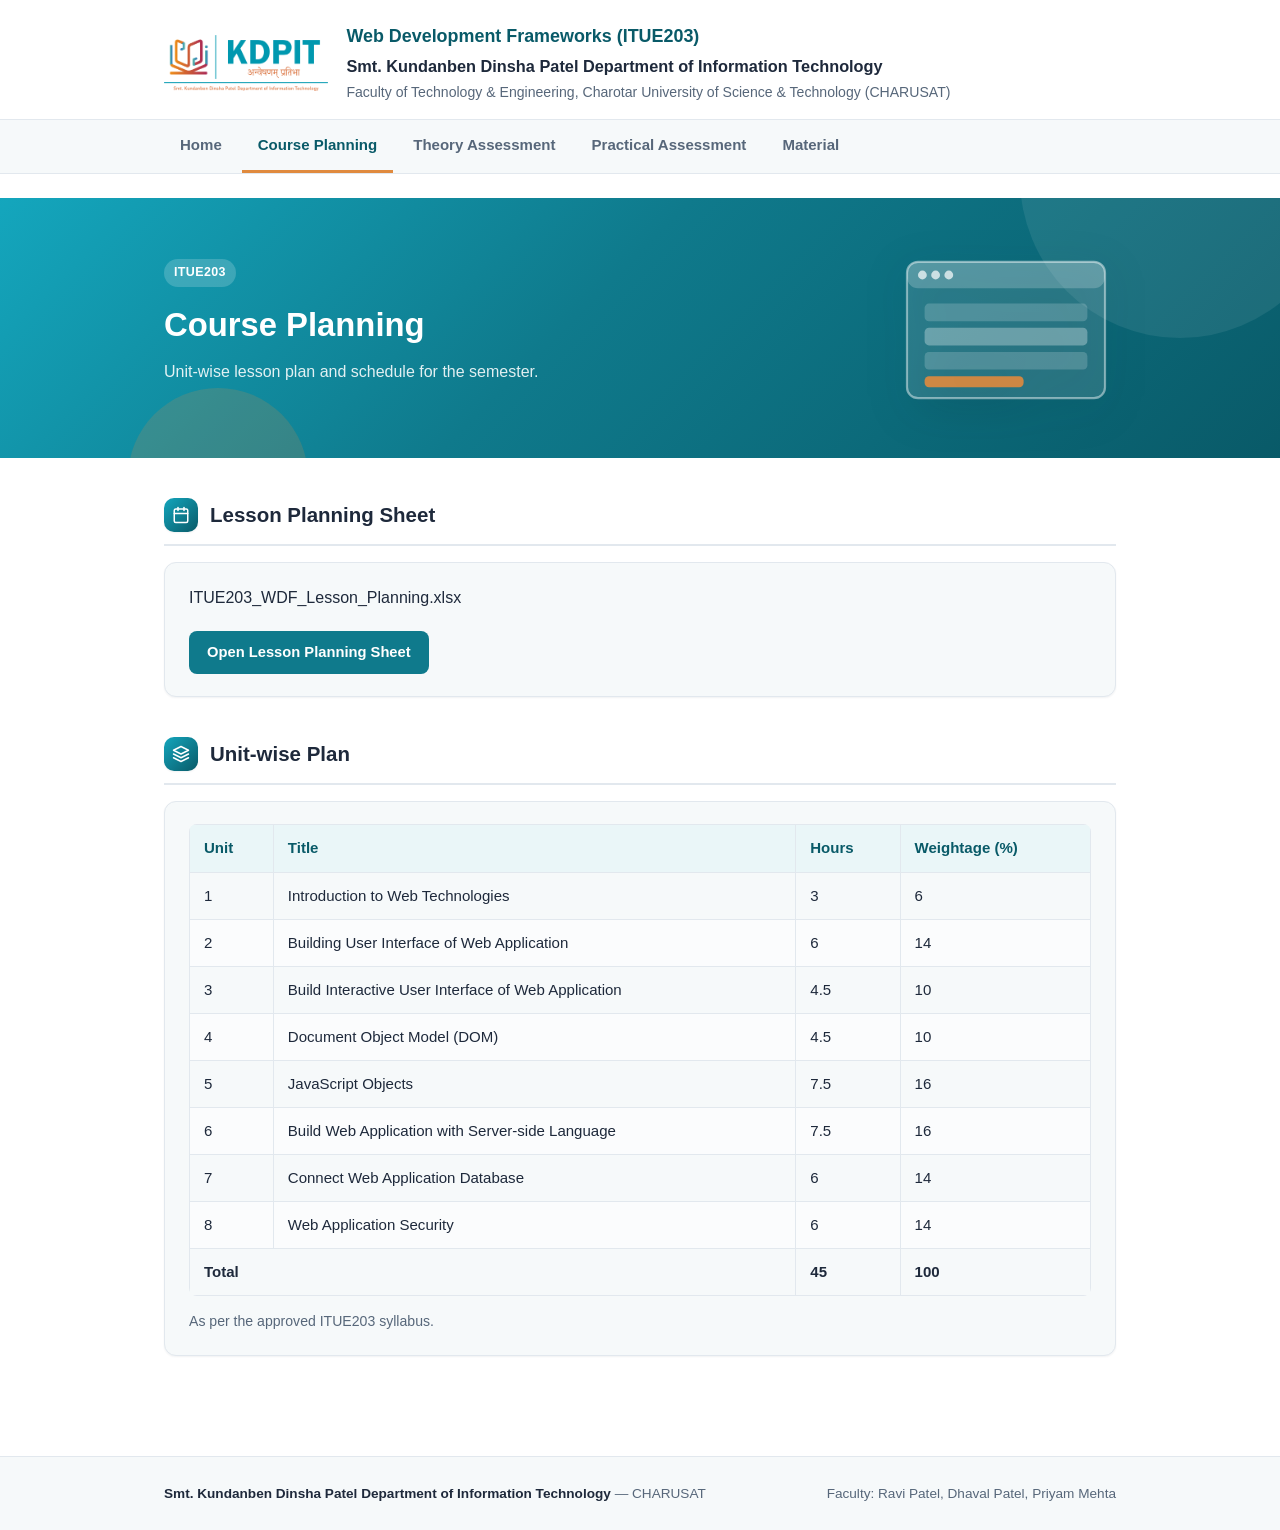
==== course-planning.html @ 57ac67e2 "Initial commit: WDF (ITUE203) course website Static HTML/CSS site with home, course planning, theory" ====
<!DOCTYPE html>
<html lang="en">
<head>
<meta charset="UTF-8">
<meta name="viewport" content="width=device-width, initial-scale=1.0">
<title>Course Planning — WDF (ITUE203) | KDPIT, CHARUSAT</title>
<meta name="description" content="Unit-wise lesson planning for Web Development Frameworks (ITUE203).">
<link rel="icon" href="assets/logo.png">
<link rel="stylesheet" href="css/style.css">
</head>
<body>

<header class="site-header">
  <div class="brand-bar">
    <img src="assets/logo.png" alt="KDPIT logo" class="logo">
    <div class="brand-text">
      <p class="course-title">Web Development Frameworks (ITUE203)</p>
      <p class="dept">Smt. Kundanben Dinsha Patel Department of Information Technology</p>
      <p class="univ">Faculty of Technology &amp; Engineering, Charotar University of Science &amp; Technology (CHARUSAT)</p>
    </div>
  </div>
  <nav class="site-nav">
    <div class="container">
      <a href="index.html">Home</a>
      <a href="course-planning.html" class="active">Course Planning</a>
      <a href="theory-assessment.html">Theory Assessment</a>
      <a href="practical-assessment.html">Practical Assessment</a>
      <a href="material.html">Material</a>
    </div>
  </nav>
</header>

<main>

  <section class="page-hero">
    <div class="container hero-inner">
      <div class="hero-text">
        <span class="subject-code">ITUE203</span>
        <h1>Course Planning</h1>
        <p class="tagline">Unit-wise lesson plan and schedule for the semester.</p>
      </div>
      <div class="hero-art">
        <svg viewBox="0 0 200 160" xmlns="http://www.w3.org/2000/svg">
          <rect x="10" y="18" width="180" height="124" rx="10" fill="rgba(255,255,255,0.12)" stroke="rgba(255,255,255,0.45)" stroke-width="2"/>
          <rect x="10" y="18" width="180" height="24" rx="10" fill="rgba(255,255,255,0.2)"/>
          <circle cx="24" cy="30" r="4" fill="#fff" opacity="0.7"/>
          <circle cx="36" cy="30" r="4" fill="#fff" opacity="0.7"/>
          <circle cx="48" cy="30" r="4" fill="#fff" opacity="0.7"/>
          <rect x="26" y="56" width="148" height="16" rx="4" fill="#fff" opacity="0.18"/>
          <rect x="26" y="78" width="148" height="16" rx="4" fill="#fff" opacity="0.3"/>
          <rect x="26" y="100" width="148" height="16" rx="4" fill="#fff" opacity="0.18"/>
          <rect x="26" y="122" width="90" height="10" rx="4" fill="#e08a3e" opacity="0.9"/>
        </svg>
      </div>
    </div>
  </section>

  <div class="container">

    <section class="block">
      <h2><span class="h2-icon"><svg viewBox="0 0 24 24" fill="none" stroke="currentColor" stroke-width="2" stroke-linecap="round" stroke-linejoin="round"><rect x="3" y="4" width="18" height="18" rx="2" ry="2"/><line x1="16" y1="2" x2="16" y2="6"/><line x1="8" y1="2" x2="8" y2="6"/><line x1="3" y1="10" x2="21" y2="10"/></svg></span>Lesson Planning Sheet</h2>
      <div class="card">
        <p style="margin-top:0;">ITUE203_WDF_Lesson_Planning.xlsx</p>
        <a href="https://docs.google.com/spreadsheets/d/19KKbULI8DT70v8hNtjYeravoIyOedyleP9V-gzsD-1o/edit?usp=sharing" class="btn" target="_blank" rel="noopener">Open Lesson Planning Sheet</a>
      </div>
    </section>

    <section class="block">
      <h2><span class="h2-icon"><svg viewBox="0 0 24 24" fill="none" stroke="currentColor" stroke-width="2" stroke-linecap="round" stroke-linejoin="round"><polygon points="12 2 2 7 12 12 22 7 12 2"/><polyline points="2 17 12 22 22 17"/><polyline points="2 12 12 17 22 12"/></svg></span>Unit-wise Plan</h2>
      <div class="card">
        <div class="table-scroll">
          <table class="simple">
            <thead>
              <tr><th>Unit</th><th>Title</th><th>Hours</th><th>Weightage (%)</th></tr>
            </thead>
            <tbody>
              <tr><td>1</td><td>Introduction to Web Technologies</td><td>3</td><td>6</td></tr>
              <tr><td>2</td><td>Building User Interface of Web Application</td><td>6</td><td>14</td></tr>
              <tr><td>3</td><td>Build Interactive User Interface of Web Application</td><td>4.5</td><td>10</td></tr>
              <tr><td>4</td><td>Document Object Model (DOM)</td><td>4.5</td><td>10</td></tr>
              <tr><td>5</td><td>JavaScript Objects</td><td>7.5</td><td>16</td></tr>
              <tr><td>6</td><td>Build Web Application with Server-side Language</td><td>7.5</td><td>16</td></tr>
              <tr><td>7</td><td>Connect Web Application Database</td><td>6</td><td>14</td></tr>
              <tr><td>8</td><td>Web Application Security</td><td>6</td><td>14</td></tr>
              <tr><td colspan="2"><b>Total</b></td><td><b>45</b></td><td><b>100</b></td></tr>
            </tbody>
          </table>
        </div>
        <p style="margin:14px 0 0; color:var(--ink-soft); font-size:0.88rem;">As per the approved ITUE203 syllabus.</p>
      </div>
    </section>

  </div>
</main>

<footer class="site-footer">
  <div class="container">
    <span><strong>Smt. Kundanben Dinsha Patel Department of Information Technology</strong> — CHARUSAT</span>
    <span>Faculty: Ravi Patel, Dhaval Patel, Priyam Mehta</span>
  </div>
</footer>

</body>
</html>
---- css/style.css ----
/* ============================================
   WDF Course Site — shared stylesheet
   Smt. Kundanben Dinsha Patel Department of IT
   ============================================ */

:root {
  --teal: #0f7a8c;
  --teal-dark: #095a68;
  --teal-light: #14a6bd;
  --teal-softbg: #eaf6f8;
  --orange: #e08a3e;
  --orange-dark: #c96f27;
  --orange-softbg: #fdf1e6;
  --ink: #1e293b;
  --ink-soft: #57677a;
  --border: #e2e8ee;
  --bg: #ffffff;
  --bg-soft: #f6f9fa;
  --shadow-sm: 0 1px 2px rgba(15, 42, 54, 0.06);
  --shadow-md: 0 10px 28px -12px rgba(15, 42, 54, 0.22);
  --radius: 12px;
  --radius-sm: 8px;
  --max-width: 1000px;
  --font: -apple-system, BlinkMacSystemFont, "Segoe UI", Roboto, Helvetica, Arial, sans-serif;
}

* { box-sizing: border-box; }

html { scroll-behavior: smooth; }

body {
  margin: 0;
  font-family: var(--font);
  color: var(--ink);
  background: var(--bg);
  line-height: 1.6;
  -webkit-font-smoothing: antialiased;
}

img { max-width: 100%; display: block; }

a { color: var(--teal-dark); text-decoration: none; }
a:hover { text-decoration: underline; }

.container {
  max-width: var(--max-width);
  margin: 0 auto;
  padding: 0 24px;
}

/* ---------- Site header / brand bar ---------- */

.site-header {
  border-bottom: 1px solid var(--border);
  background: var(--bg);
}

.brand-bar {
  display: flex;
  align-items: center;
  gap: 18px;
  padding: 22px 24px 16px;
  max-width: var(--max-width);
  margin: 0 auto;
}

.brand-bar img.logo {
  height: 56px;
  width: auto;
  flex-shrink: 0;
}

.brand-text .course-title {
  font-weight: 700;
  font-size: 1.12rem;
  color: var(--teal-dark);
  margin: 0 0 2px;
}

.brand-text .dept {
  font-weight: 700;
  font-size: 1.02rem;
  color: var(--ink);
  margin: 0;
}

.brand-text .univ {
  margin: 2px 0 0;
  font-size: 0.88rem;
  color: var(--ink-soft);
}

/* ---------- Navigation ---------- */

nav.site-nav {
  border-top: 1px solid var(--border);
  background: var(--bg-soft);
  position: sticky;
  top: 0;
  z-index: 10;
}

nav.site-nav .container {
  display: flex;
  flex-wrap: wrap;
  gap: 4px;
}

nav.site-nav a {
  display: inline-block;
  padding: 13px 16px;
  font-size: 0.94rem;
  font-weight: 600;
  color: var(--ink-soft);
  border-bottom: 3px solid transparent;
  transition: color 0.15s ease, background 0.15s ease;
}

nav.site-nav a:hover {
  color: var(--teal-dark);
  background: var(--teal-softbg);
  text-decoration: none;
}

nav.site-nav a.active {
  color: var(--teal-dark);
  border-bottom-color: var(--orange);
}

/* ---------- Page hero ---------- */

.page-hero {
  position: relative;
  overflow: hidden;
  background: linear-gradient(135deg, var(--teal-light) 0%, var(--teal) 45%, var(--teal-dark) 100%);
  padding: 44px 0 40px;
  margin-bottom: 8px;
}

.page-hero::before,
.page-hero::after {
  content: "";
  position: absolute;
  border-radius: 50%;
  background: rgba(255, 255, 255, 0.08);
}

.page-hero::before {
  width: 320px;
  height: 320px;
  top: -180px;
  right: -60px;
}

.page-hero::after {
  width: 180px;
  height: 180px;
  bottom: -110px;
  left: 10%;
  background: rgba(224, 138, 62, 0.18);
}

.hero-inner {
  position: relative;
  display: flex;
  align-items: center;
  justify-content: space-between;
  gap: 28px;
  flex-wrap: wrap;
}

.hero-text { flex: 1 1 320px; }

.page-hero .subject-code {
  display: inline-block;
  background: rgba(255, 255, 255, 0.18);
  color: #fff;
  font-weight: 700;
  font-size: 0.78rem;
  letter-spacing: 0.03em;
  padding: 4px 10px;
  border-radius: 999px;
  margin-bottom: 12px;
}

.page-hero h1 {
  margin: 0 0 8px;
  font-size: 2.05rem;
  color: #fff;
}

.page-hero p.tagline {
  color: rgba(255, 255, 255, 0.88);
  margin: 0 0 18px;
  max-width: 46ch;
}

.page-hero .btn {
  background: #fff;
  color: var(--teal-dark);
  box-shadow: var(--shadow-sm);
}

.page-hero .btn:hover { background: var(--orange-softbg); color: var(--orange-dark); }

.hero-art {
  flex: 0 0 auto;
  width: 220px;
  filter: drop-shadow(0 12px 22px rgba(3, 30, 38, 0.28));
}

.hero-art svg { width: 100%; height: auto; display: block; }

/* ---------- Main content ---------- */

main { padding: 24px 0 60px; }

section.block {
  margin: 40px 0;
}

section.block h2 {
  display: flex;
  align-items: center;
  gap: 12px;
  font-size: 1.28rem;
  margin: 0 0 16px;
  padding-bottom: 12px;
  color: var(--ink);
  border-bottom: 2px solid var(--border);
}

.h2-icon {
  display: inline-flex;
  align-items: center;
  justify-content: center;
  width: 34px;
  height: 34px;
  border-radius: 10px;
  background: linear-gradient(135deg, var(--teal-light), var(--teal-dark));
  color: #fff;
  flex-shrink: 0;
  box-shadow: var(--shadow-sm);
}

.h2-icon svg { width: 18px; height: 18px; }

.card {
  background: var(--bg-soft);
  border: 1px solid var(--border);
  border-radius: var(--radius);
  padding: 22px 24px;
  box-shadow: var(--shadow-sm);
}

.two-col {
  display: grid;
  grid-template-columns: repeat(2, 1fr);
  gap: 16px;
  align-items: start;
}

ul.co-list {
  margin: 0;
  padding-left: 20px;
}

ul.co-list li { margin-bottom: 10px; }
ul.co-list li:last-child { margin-bottom: 0; }

ul.co-list b { color: var(--teal-dark); }

/* ---------- Buttons / links ---------- */

.btn {
  display: inline-block;
  background: var(--teal);
  color: #fff;
  font-weight: 600;
  font-size: 0.92rem;
  padding: 10px 18px;
  border-radius: var(--radius-sm);
  margin-top: 4px;
  transition: background 0.15s ease, transform 0.15s ease, box-shadow 0.15s ease;
}

.btn:hover { background: var(--teal-dark); text-decoration: none; transform: translateY(-1px); box-shadow: var(--shadow-md); }

.btn.secondary {
  background: #fff;
  color: var(--teal-dark);
  border: 1px solid var(--teal);
}

.btn.secondary:hover { background: var(--teal-softbg); box-shadow: none; }

/* ---------- Tables ---------- */

.table-scroll {
  width: 100%;
  overflow-x: auto;
  -webkit-overflow-scrolling: touch;
}

table.simple {
  width: 100%;
  min-width: 420px;
  border-collapse: collapse;
  font-size: 0.94rem;
  overflow: hidden;
  border-radius: var(--radius-sm);
}

table.simple th, table.simple td {
  border: 1px solid var(--border);
  padding: 11px 14px;
  text-align: left;
}

table.simple th {
  background: var(--teal-softbg);
  font-weight: 700;
  color: var(--teal-dark);
}

table.simple tr:nth-child(even) td { background: #fbfcfd; }
table.simple tr:hover td { background: var(--orange-softbg); }

/* ---------- Resource / material list ---------- */

.resource-list {
  list-style: none;
  margin: 0;
  padding: 0;
  display: grid;
  gap: 10px;
}

.resource-list li {
  border: 1px solid var(--border);
  border-radius: var(--radius);
  padding: 14px 16px;
  display: flex;
  align-items: center;
  gap: 14px;
  flex-wrap: wrap;
  background: #fff;
  box-shadow: var(--shadow-sm);
  transition: box-shadow 0.15s ease, transform 0.15s ease;
}

.resource-list li:hover { box-shadow: var(--shadow-md); transform: translateY(-1px); }

.resource-list .r-icon {
  display: inline-flex;
  align-items: center;
  justify-content: center;
  width: 38px;
  height: 38px;
  border-radius: 10px;
  background: var(--orange-softbg);
  color: var(--orange-dark);
  flex-shrink: 0;
}

.resource-list .r-icon svg { width: 18px; height: 18px; }

.resource-list .r-text { flex: 1 1 auto; min-width: 0; }

.resource-list .r-title { font-weight: 600; overflow-wrap: anywhere; }
.resource-list .r-desc { color: var(--ink-soft); font-size: 0.88rem; margin-top: 2px; overflow-wrap: anywhere; }

.placeholder-note {
  font-size: 0.85rem;
  color: var(--orange-dark);
  background: var(--orange-softbg);
  border: 1px dashed #eec8a3;
  padding: 10px 14px;
  border-radius: var(--radius-sm);
  margin-bottom: 16px;
}

/* ---------- Faculty cards ---------- */

.faculty-grid {
  display: grid;
  grid-template-columns: repeat(auto-fit, minmax(220px, 1fr));
  gap: 16px;
}

.faculty-card {
  border: 1px solid var(--border);
  border-radius: var(--radius);
  padding: 22px 18px;
  text-align: center;
  background: #fff;
  box-shadow: var(--shadow-sm);
  transition: box-shadow 0.15s ease, transform 0.15s ease;
}

.faculty-card:hover { box-shadow: var(--shadow-md); transform: translateY(-2px); }

.faculty-card .avatar {
  width: 68px;
  height: 68px;
  border-radius: 50%;
  background: linear-gradient(135deg, var(--teal-light), var(--orange));
  margin: 0 auto 14px;
  display: flex;
  align-items: center;
  justify-content: center;
  color: #fff;
  font-weight: 700;
  font-size: 1.25rem;
  box-shadow: var(--shadow-sm);
}

.faculty-card h3 {
  margin: 0 0 4px;
  font-size: 1.02rem;
}

.faculty-card p {
  margin: 0;
  font-size: 0.85rem;
  color: var(--ink-soft);
}

/* ---------- Footer ---------- */

footer.site-footer {
  border-top: 1px solid var(--border);
  background: var(--bg-soft);
  padding: 26px 0;
  font-size: 0.85rem;
  color: var(--ink-soft);
}

footer.site-footer .container {
  display: flex;
  flex-wrap: wrap;
  justify-content: space-between;
  gap: 10px;
}

footer.site-footer strong { color: var(--ink); }

/* ---------- Responsive ---------- */

@media (max-width: 760px) {
  .hero-art { display: none; }
}

@media (max-width: 640px) {
  .brand-bar { padding: 18px 20px 12px; gap: 12px; }
  .brand-bar img.logo { height: 44px; }
  .two-col { grid-template-columns: 1fr; }
  .brand-text .course-title { font-size: 1rem; }
  .brand-text .dept { font-size: 0.9rem; }
  .page-hero { padding: 34px 0 30px; }
  .page-hero h1 { font-size: 1.5rem; }
  section.block h2 { font-size: 1.12rem; }
  .h2-icon { width: 30px; height: 30px; }
  .h2-icon svg { width: 16px; height: 16px; }
  nav.site-nav a { padding: 11px 12px; font-size: 0.88rem; }
}

@media (max-width: 400px) {
  .container { padding: 0 16px; }
  .card { padding: 16px 16px; }
  .resource-list li { padding: 12px; }
}
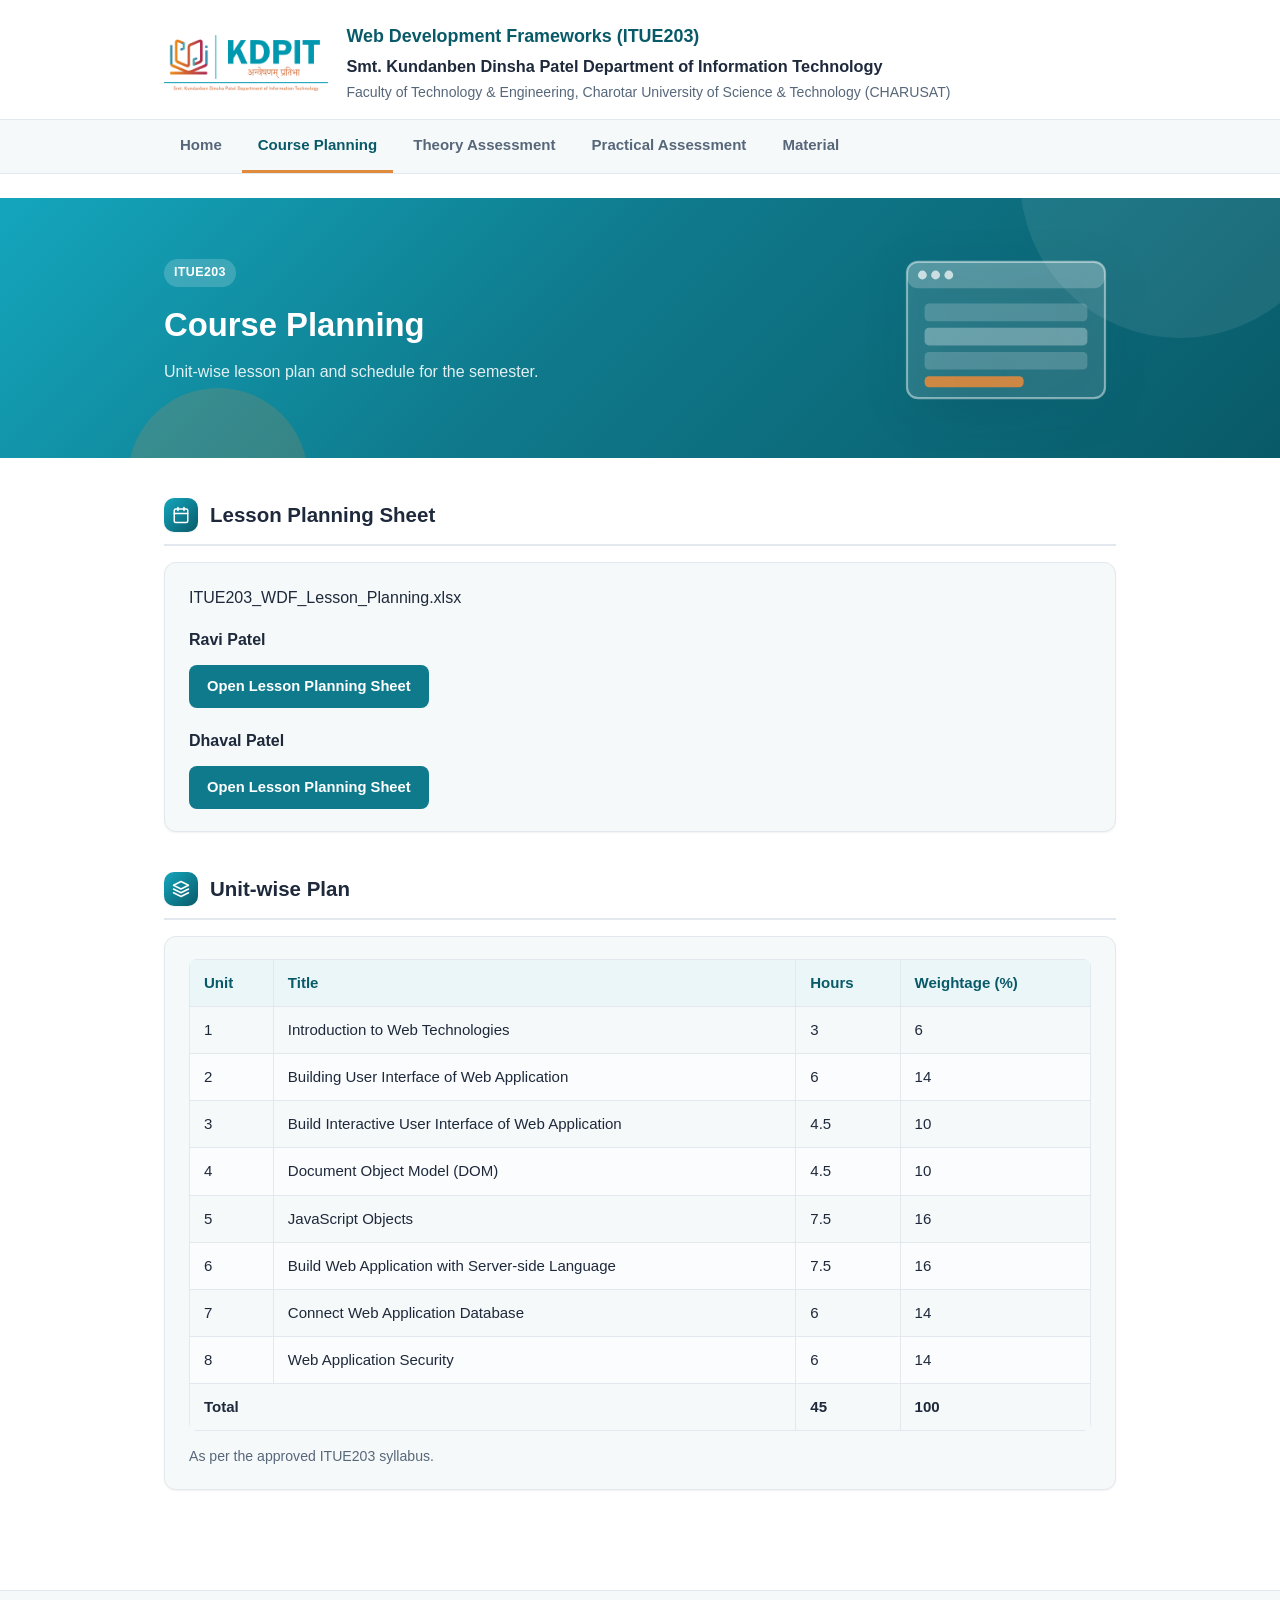
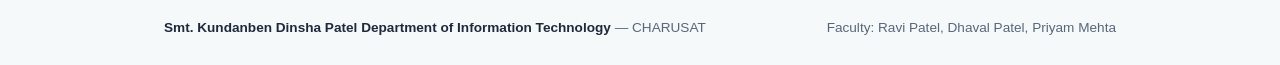
==== commit 342e49e3: "dhaval sir planning updated" ====
--- a/course-planning.html
+++ b/course-planning.html
@@ -61,7 +61,10 @@
       <h2><span class="h2-icon"><svg viewBox="0 0 24 24" fill="none" stroke="currentColor" stroke-width="2" stroke-linecap="round" stroke-linejoin="round"><rect x="3" y="4" width="18" height="18" rx="2" ry="2"/><line x1="16" y1="2" x2="16" y2="6"/><line x1="8" y1="2" x2="8" y2="6"/><line x1="3" y1="10" x2="21" y2="10"/></svg></span>Lesson Planning Sheet</h2>
       <div class="card">
         <p style="margin-top:0;">ITUE203_WDF_Lesson_Planning.xlsx</p>
+        <p style="margin:0 0 8px;"><strong>Ravi Patel</strong></p>
         <a href="https://docs.google.com/spreadsheets/d/19KKbULI8DT70v8hNtjYeravoIyOedyleP9V-gzsD-1o/edit?usp=sharing" class="btn" target="_blank" rel="noopener">Open Lesson Planning Sheet</a>
+        <p style="margin:20px 0 8px;"><strong>Dhaval Patel</strong></p>
+        <a href="https://docs.google.com/spreadsheets/d/16VNxIA-rlbgmkGNSXLIhk4qQZ8W0EnYZwl4hesVJNmI/edit?gid=0#gid=0" class="btn" target="_blank" rel="noopener">Open Lesson Planning Sheet</a>
       </div>
     </section>
 
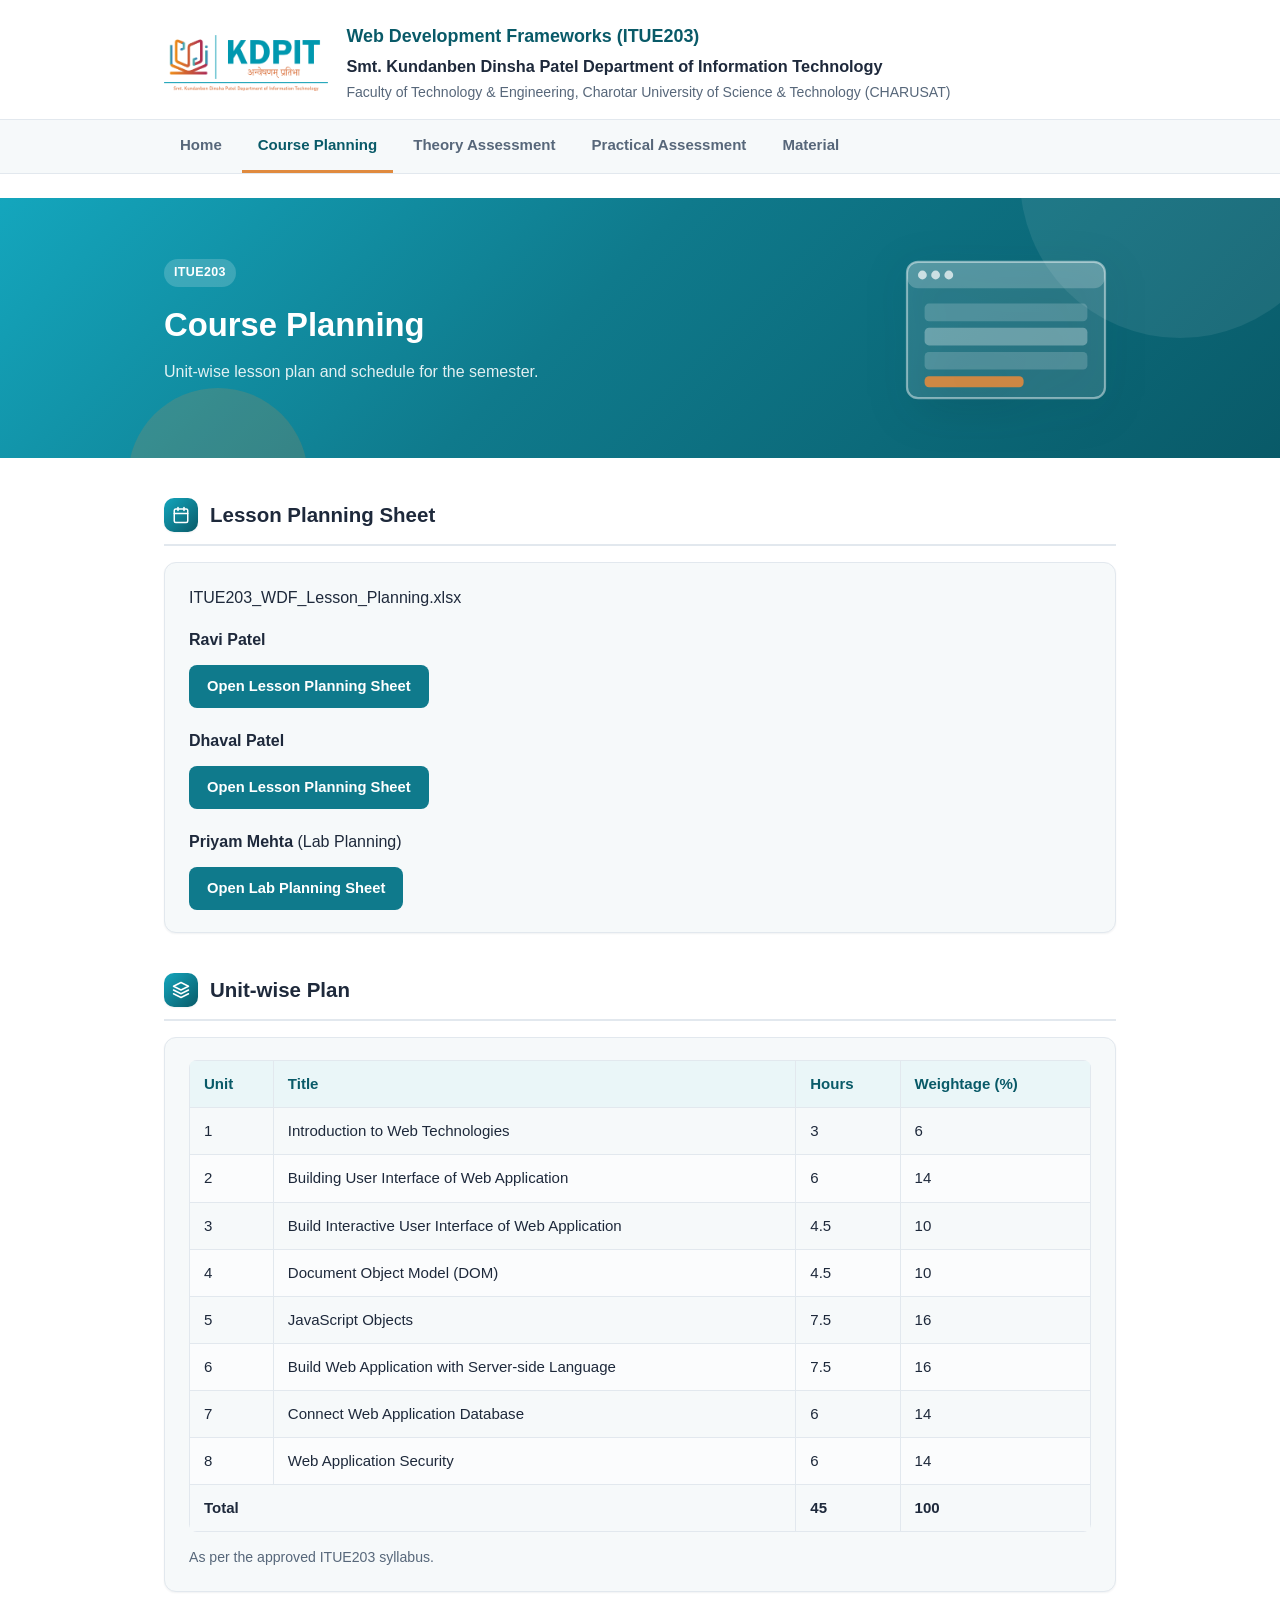
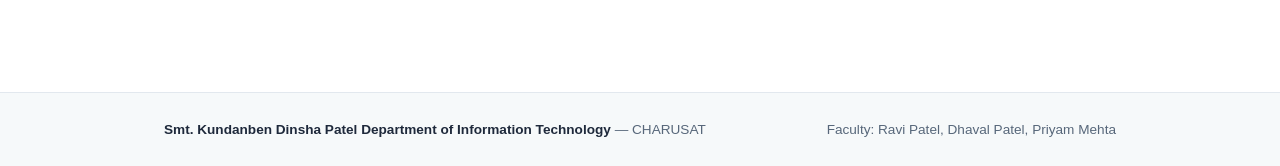
==== commit 1af61754: "priyam sir planning added" ====
--- a/course-planning.html
+++ b/course-planning.html
@@ -65,6 +65,8 @@
         <a href="https://docs.google.com/spreadsheets/d/19KKbULI8DT70v8hNtjYeravoIyOedyleP9V-gzsD-1o/edit?usp=sharing" class="btn" target="_blank" rel="noopener">Open Lesson Planning Sheet</a>
         <p style="margin:20px 0 8px;"><strong>Dhaval Patel</strong></p>
         <a href="https://docs.google.com/spreadsheets/d/16VNxIA-rlbgmkGNSXLIhk4qQZ8W0EnYZwl4hesVJNmI/edit?gid=0#gid=0" class="btn" target="_blank" rel="noopener">Open Lesson Planning Sheet</a>
+        <p style="margin:20px 0 8px;"><strong>Priyam Mehta</strong> (Lab Planning)</p>
+        <a href="https://docs.google.com/spreadsheets/d/1of_cZj4dVM3R1axT0VR5HT2XGdqGxAOK/edit?gid=273151418#gid=273151418" class="btn" target="_blank" rel="noopener">Open Lab Planning Sheet</a>
       </div>
     </section>
 
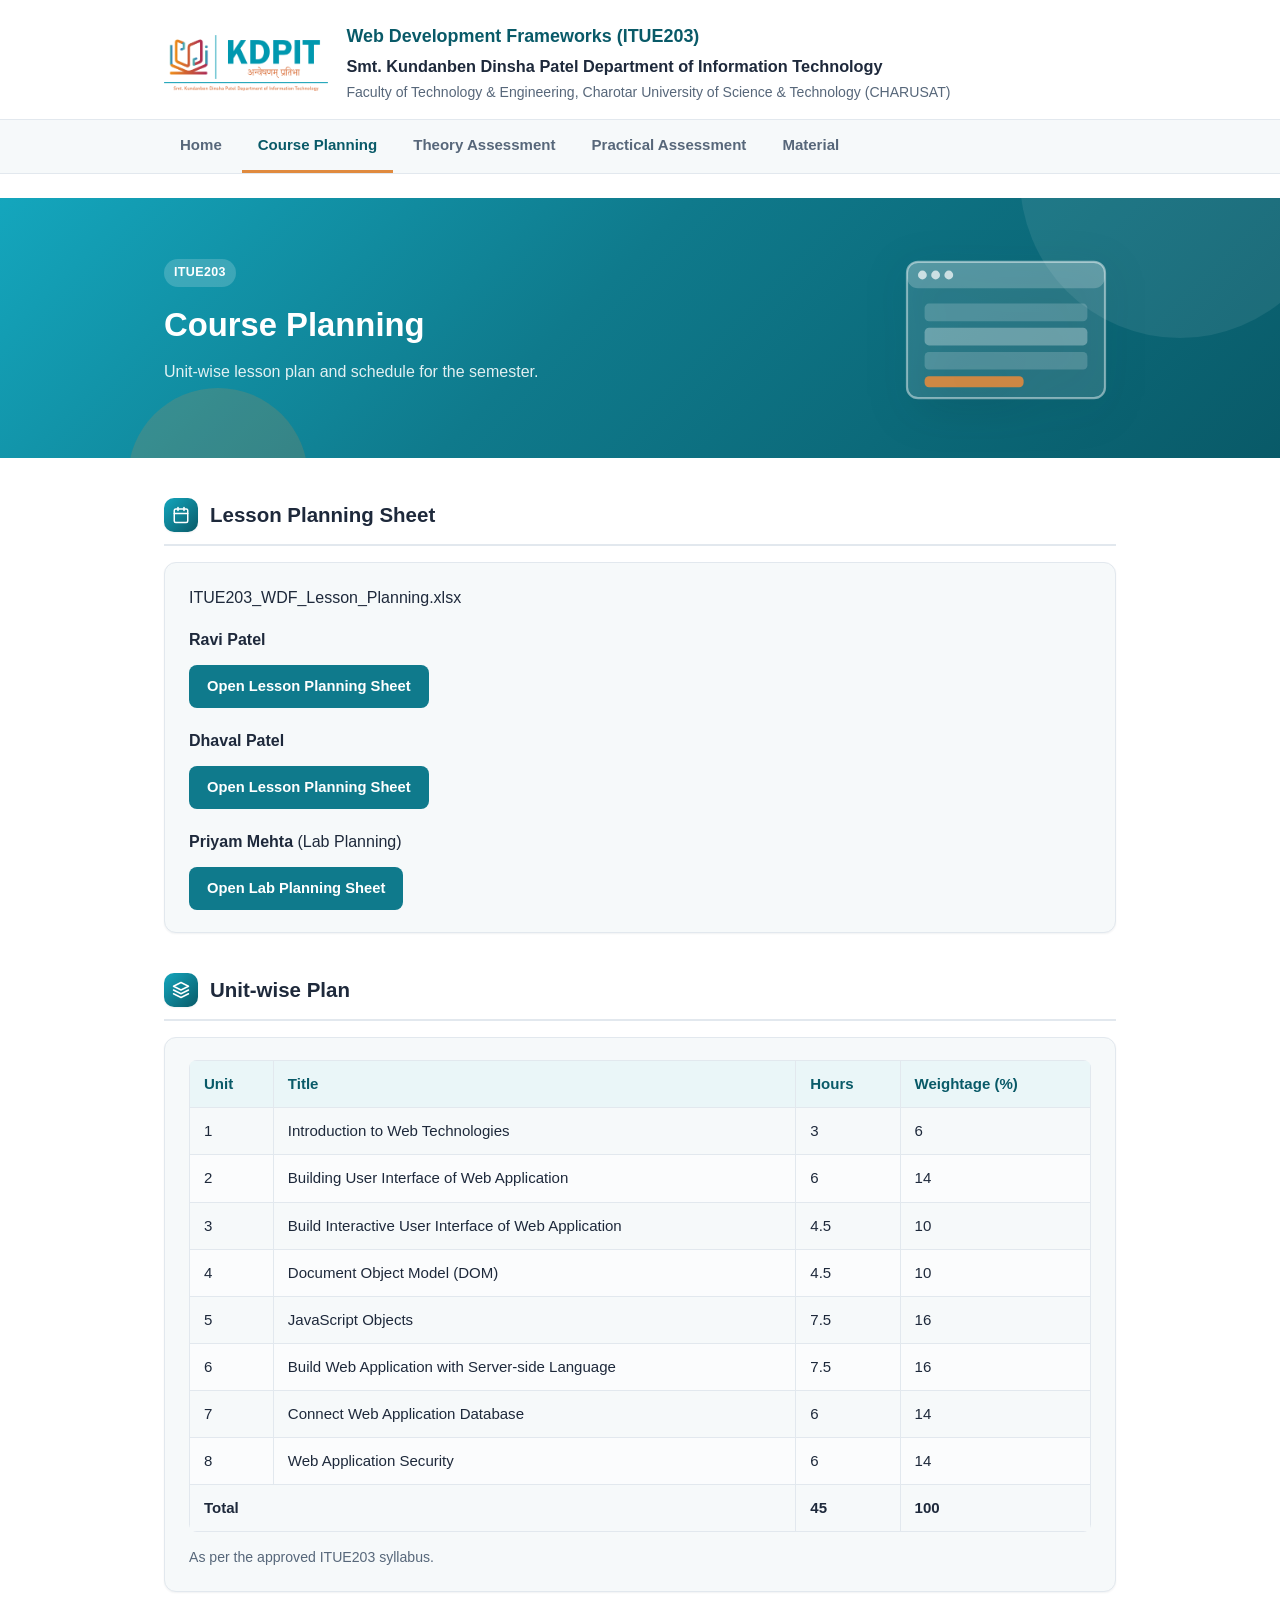
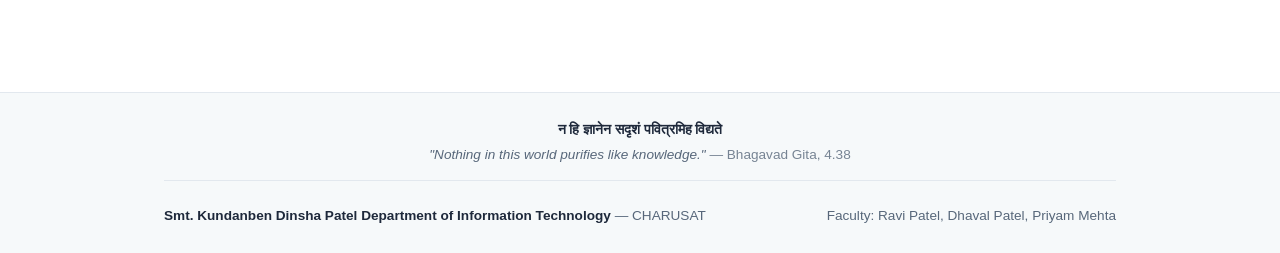
==== commit 6c4d2580: "gita slok added" ====
--- a/course-planning.html
+++ b/course-planning.html
@@ -100,6 +100,10 @@
 
 <footer class="site-footer">
   <div class="container">
+    <p class="footer-quote">
+      <span class="devanagari">न हि ज्ञानेन सदृशं पवित्रमिह विद्यते</span>
+      "Nothing in this world purifies like knowledge." <cite>— Bhagavad Gita, 4.38</cite>
+    </p>
     <span><strong>Smt. Kundanben Dinsha Patel Department of Information Technology</strong> — CHARUSAT</span>
     <span>Faculty: Ravi Patel, Dhaval Patel, Priyam Mehta</span>
   </div>
--- a/css/style.css
+++ b/css/style.css
@@ -445,6 +445,28 @@
 
 footer.site-footer strong { color: var(--ink); }
 
+footer.site-footer .footer-quote {
+  flex-basis: 100%;
+  margin: 0 0 14px;
+  padding-bottom: 14px;
+  border-bottom: 1px solid var(--border);
+  text-align: center;
+  font-style: italic;
+}
+
+footer.site-footer .footer-quote .devanagari {
+  display: block;
+  font-style: normal;
+  font-weight: 600;
+  color: var(--ink);
+  margin-bottom: 4px;
+}
+
+footer.site-footer .footer-quote cite {
+  font-style: normal;
+  opacity: 0.8;
+}
+
 /* ---------- Responsive ---------- */
 
 @media (max-width: 760px) {
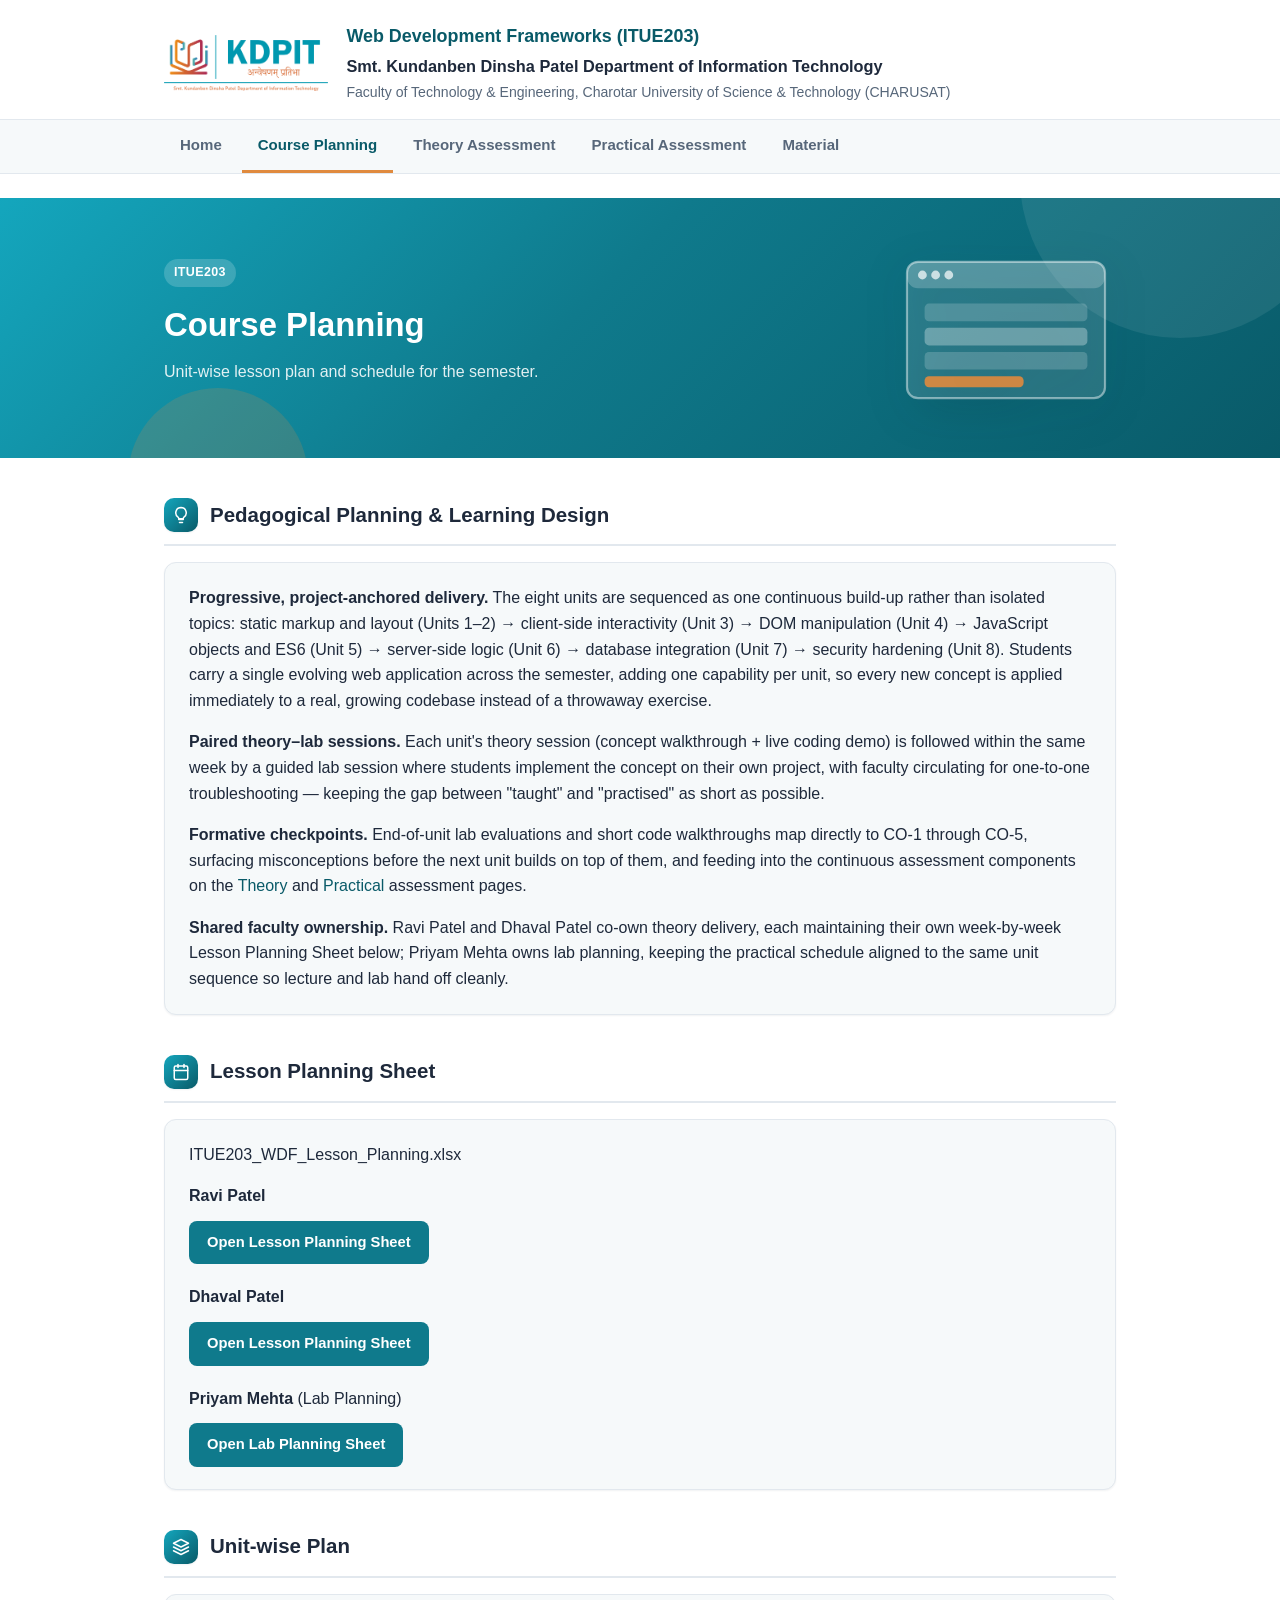
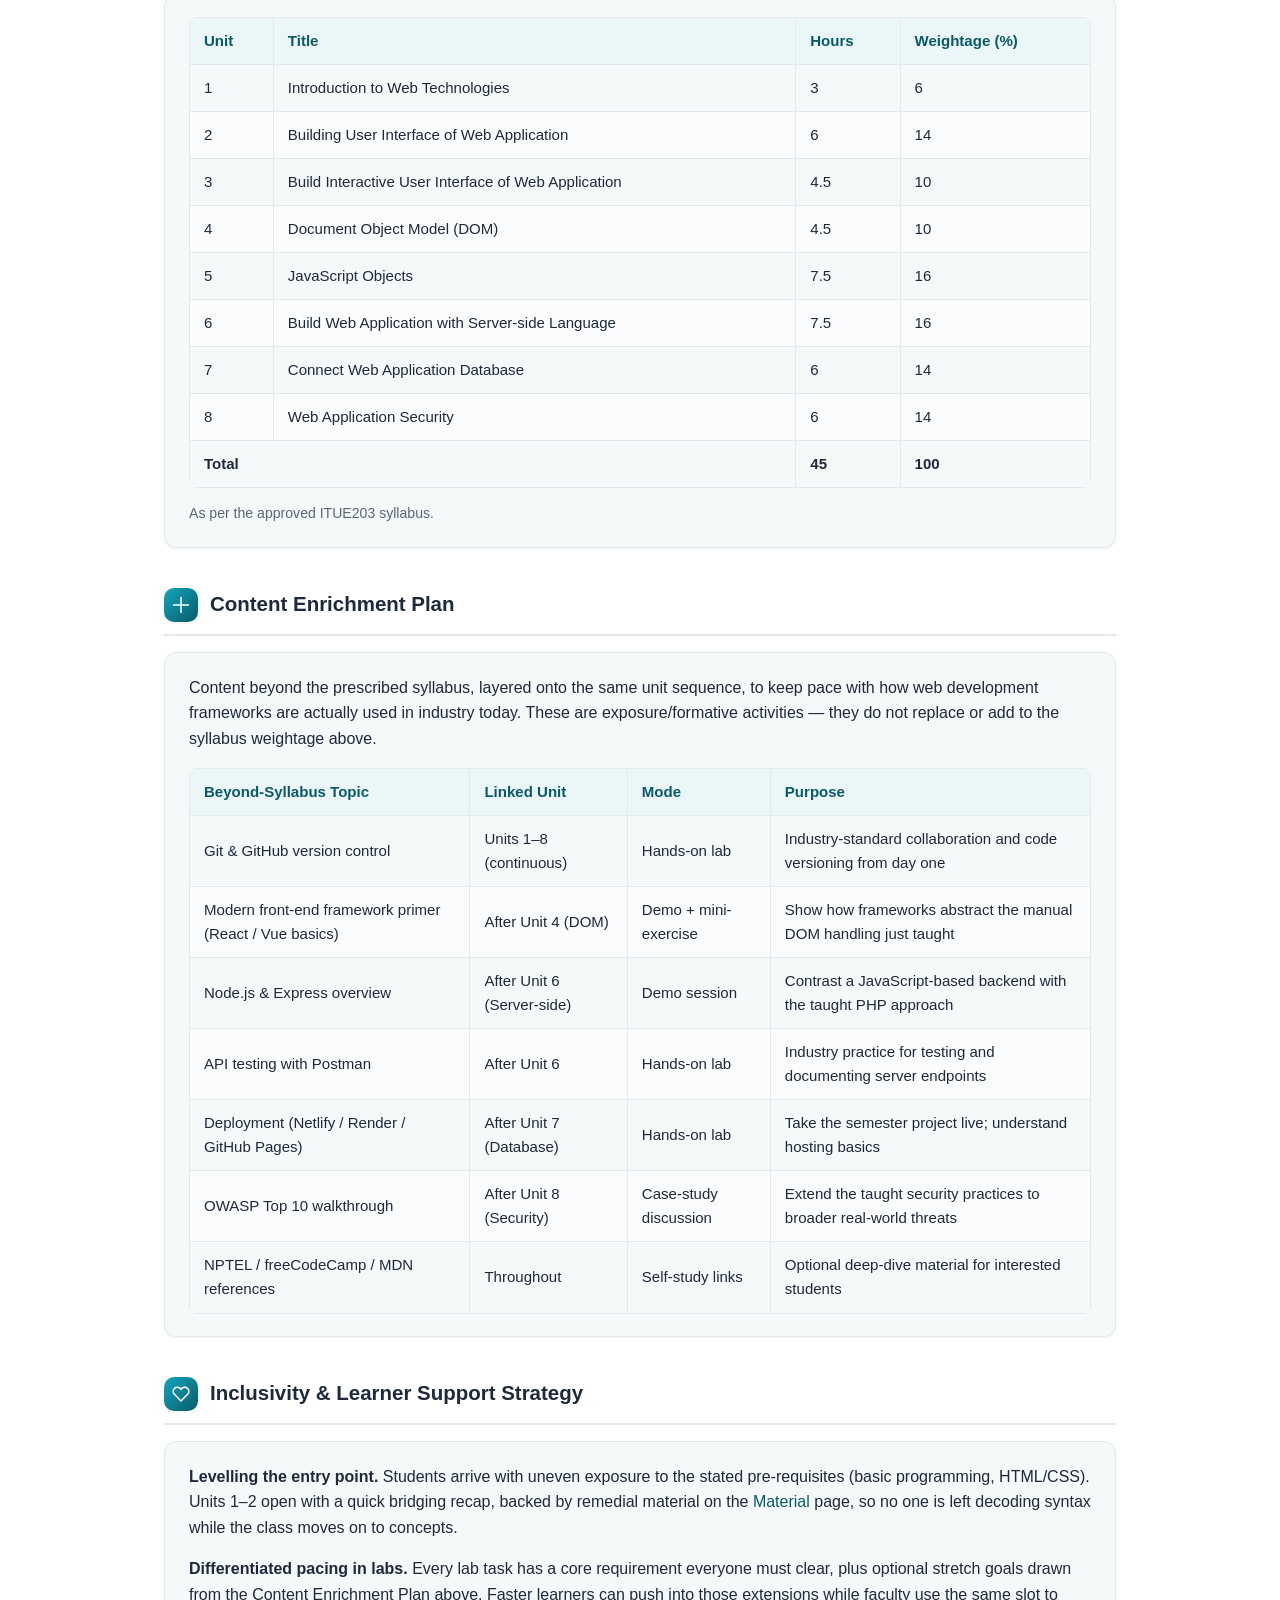
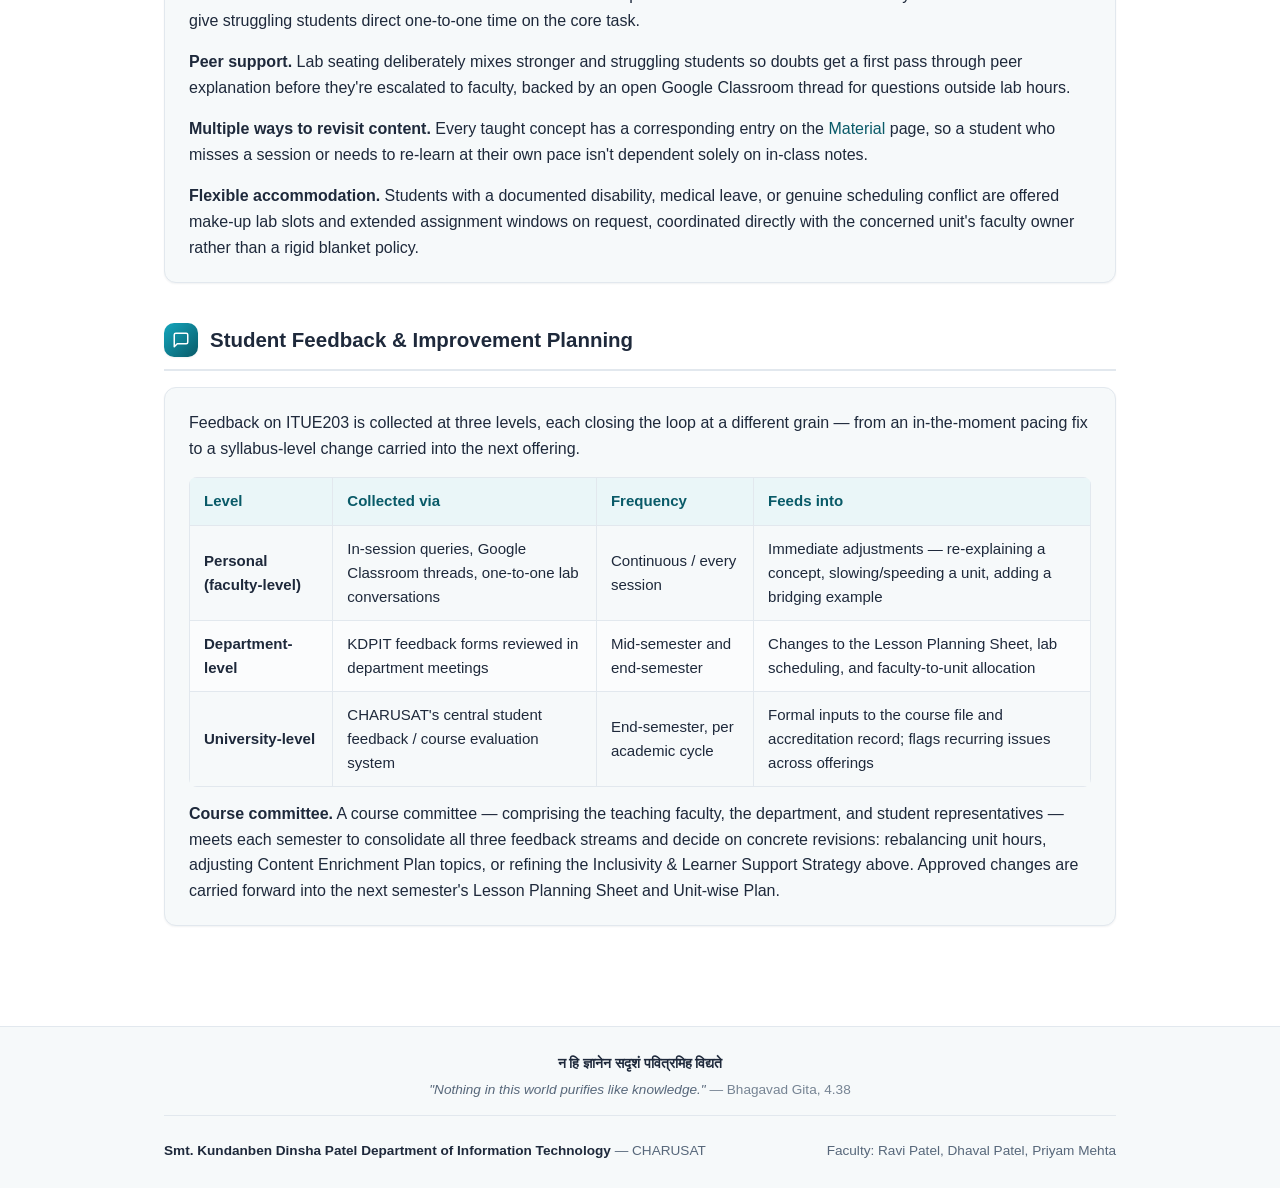
==== commit 5e89d713: "updates" ====
--- a/course-planning.html
+++ b/course-planning.html
@@ -58,6 +58,16 @@
   <div class="container">
 
     <section class="block">
+      <h2><span class="h2-icon"><svg viewBox="0 0 24 24" fill="none" stroke="currentColor" stroke-width="2" stroke-linecap="round" stroke-linejoin="round"><path d="M9 18h6"/><path d="M10 22h4"/><path d="M12 2a7 7 0 0 0-4 12.7c.6.5 1 1.3 1 2.3h6c0-1 .4-1.8 1-2.3A7 7 0 0 0 12 2Z"/></svg></span>Pedagogical Planning &amp; Learning Design</h2>
+      <div class="card">
+        <p style="margin-top:0;"><strong>Progressive, project-anchored delivery.</strong> The eight units are sequenced as one continuous build-up rather than isolated topics: static markup and layout (Units 1–2) → client-side interactivity (Unit 3) → DOM manipulation (Unit 4) → JavaScript objects and ES6 (Unit 5) → server-side logic (Unit 6) → database integration (Unit 7) → security hardening (Unit 8). Students carry a single evolving web application across the semester, adding one capability per unit, so every new concept is applied immediately to a real, growing codebase instead of a throwaway exercise.</p>
+        <p><strong>Paired theory–lab sessions.</strong> Each unit's theory session (concept walkthrough + live coding demo) is followed within the same week by a guided lab session where students implement the concept on their own project, with faculty circulating for one-to-one troubleshooting — keeping the gap between "taught" and "practised" as short as possible.</p>
+        <p><strong>Formative checkpoints.</strong> End-of-unit lab evaluations and short code walkthroughs map directly to CO-1 through CO-5, surfacing misconceptions before the next unit builds on top of them, and feeding into the continuous assessment components on the <a href="theory-assessment.html">Theory</a> and <a href="practical-assessment.html">Practical</a> assessment pages.</p>
+        <p style="margin-bottom:0;"><strong>Shared faculty ownership.</strong> Ravi Patel and Dhaval Patel co-own theory delivery, each maintaining their own week-by-week Lesson Planning Sheet below; Priyam Mehta owns lab planning, keeping the practical schedule aligned to the same unit sequence so lecture and lab hand off cleanly.</p>
+      </div>
+    </section>
+
+    <section class="block">
       <h2><span class="h2-icon"><svg viewBox="0 0 24 24" fill="none" stroke="currentColor" stroke-width="2" stroke-linecap="round" stroke-linejoin="round"><rect x="3" y="4" width="18" height="18" rx="2" ry="2"/><line x1="16" y1="2" x2="16" y2="6"/><line x1="8" y1="2" x2="8" y2="6"/><line x1="3" y1="10" x2="21" y2="10"/></svg></span>Lesson Planning Sheet</h2>
       <div class="card">
         <p style="margin-top:0;">ITUE203_WDF_Lesson_Planning.xlsx</p>
@@ -95,6 +105,60 @@
       </div>
     </section>
 
+    <section class="block">
+      <h2><span class="h2-icon"><svg viewBox="0 0 24 24" fill="none" stroke="currentColor" stroke-width="2" stroke-linecap="round" stroke-linejoin="round"><path d="M12 2v20"/><path d="M2 12h20"/></svg></span>Content Enrichment Plan</h2>
+      <div class="card">
+        <p style="margin-top:0;">Content beyond the prescribed syllabus, layered onto the same unit sequence, to keep pace with how web development frameworks are actually used in industry today. These are exposure/formative activities — they do not replace or add to the syllabus weightage above.</p>
+        <div class="table-scroll">
+          <table class="simple">
+            <thead>
+              <tr><th>Beyond-Syllabus Topic</th><th>Linked Unit</th><th>Mode</th><th>Purpose</th></tr>
+            </thead>
+            <tbody>
+              <tr><td>Git &amp; GitHub version control</td><td>Units 1–8 (continuous)</td><td>Hands-on lab</td><td>Industry-standard collaboration and code versioning from day one</td></tr>
+              <tr><td>Modern front-end framework primer (React / Vue basics)</td><td>After Unit 4 (DOM)</td><td>Demo + mini-exercise</td><td>Show how frameworks abstract the manual DOM handling just taught</td></tr>
+              <tr><td>Node.js &amp; Express overview</td><td>After Unit 6 (Server-side)</td><td>Demo session</td><td>Contrast a JavaScript-based backend with the taught PHP approach</td></tr>
+              <tr><td>API testing with Postman</td><td>After Unit 6</td><td>Hands-on lab</td><td>Industry practice for testing and documenting server endpoints</td></tr>
+              <tr><td>Deployment (Netlify / Render / GitHub Pages)</td><td>After Unit 7 (Database)</td><td>Hands-on lab</td><td>Take the semester project live; understand hosting basics</td></tr>
+              <tr><td>OWASP Top 10 walkthrough</td><td>After Unit 8 (Security)</td><td>Case-study discussion</td><td>Extend the taught security practices to broader real-world threats</td></tr>
+              <tr><td>NPTEL / freeCodeCamp / MDN references</td><td>Throughout</td><td>Self-study links</td><td>Optional deep-dive material for interested students</td></tr>
+            </tbody>
+          </table>
+        </div>
+      </div>
+    </section>
+
+    <section class="block">
+      <h2><span class="h2-icon"><svg viewBox="0 0 24 24" fill="none" stroke="currentColor" stroke-width="2" stroke-linecap="round" stroke-linejoin="round"><path d="M20.84 4.61a5.5 5.5 0 0 0-7.78 0L12 5.67l-1.06-1.06a5.5 5.5 0 1 0-7.78 7.78l1.06 1.06L12 21.23l7.78-7.78 1.06-1.06a5.5 5.5 0 0 0 0-7.78z"/></svg></span>Inclusivity &amp; Learner Support Strategy</h2>
+      <div class="card">
+        <p style="margin-top:0;"><strong>Levelling the entry point.</strong> Students arrive with uneven exposure to the stated pre-requisites (basic programming, HTML/CSS). Units 1–2 open with a quick bridging recap, backed by remedial material on the <a href="material.html">Material</a> page, so no one is left decoding syntax while the class moves on to concepts.</p>
+        <p><strong>Differentiated pacing in labs.</strong> Every lab task has a core requirement everyone must clear, plus optional stretch goals drawn from the Content Enrichment Plan above. Faster learners can push into those extensions while faculty use the same slot to give struggling students direct one-to-one time on the core task.</p>
+        <p><strong>Peer support.</strong> Lab seating deliberately mixes stronger and struggling students so doubts get a first pass through peer explanation before they're escalated to faculty, backed by an open Google Classroom thread for questions outside lab hours.</p>
+        <p><strong>Multiple ways to revisit content.</strong> Every taught concept has a corresponding entry on the <a href="material.html">Material</a> page, so a student who misses a session or needs to re-learn at their own pace isn't dependent solely on in-class notes.</p>
+        <p style="margin-bottom:0;"><strong>Flexible accommodation.</strong> Students with a documented disability, medical leave, or genuine scheduling conflict are offered make-up lab slots and extended assignment windows on request, coordinated directly with the concerned unit's faculty owner rather than a rigid blanket policy.</p>
+      </div>
+    </section>
+
+    <section class="block">
+      <h2><span class="h2-icon"><svg viewBox="0 0 24 24" fill="none" stroke="currentColor" stroke-width="2" stroke-linecap="round" stroke-linejoin="round"><path d="M21 15a2 2 0 0 1-2 2H7l-4 4V5a2 2 0 0 1 2-2h14a2 2 0 0 1 2 2z"/></svg></span>Student Feedback &amp; Improvement Planning</h2>
+      <div class="card">
+        <p style="margin-top:0;">Feedback on ITUE203 is collected at three levels, each closing the loop at a different grain — from an in-the-moment pacing fix to a syllabus-level change carried into the next offering.</p>
+        <div class="table-scroll">
+          <table class="simple">
+            <thead>
+              <tr><th>Level</th><th>Collected via</th><th>Frequency</th><th>Feeds into</th></tr>
+            </thead>
+            <tbody>
+              <tr><td><b>Personal (faculty-level)</b></td><td>In-session queries, Google Classroom threads, one-to-one lab conversations</td><td>Continuous / every session</td><td>Immediate adjustments — re-explaining a concept, slowing/speeding a unit, adding a bridging example</td></tr>
+              <tr><td><b>Department-level</b></td><td>KDPIT feedback forms reviewed in department meetings</td><td>Mid-semester and end-semester</td><td>Changes to the Lesson Planning Sheet, lab scheduling, and faculty-to-unit allocation</td></tr>
+              <tr><td><b>University-level</b></td><td>CHARUSAT's central student feedback / course evaluation system</td><td>End-semester, per academic cycle</td><td>Formal inputs to the course file and accreditation record; flags recurring issues across offerings</td></tr>
+            </tbody>
+          </table>
+        </div>
+        <p style="margin:14px 0 0;"><strong>Course committee.</strong> A course committee — comprising the teaching faculty, the department, and student representatives — meets each semester to consolidate all three feedback streams and decide on concrete revisions: rebalancing unit hours, adjusting Content Enrichment Plan topics, or refining the Inclusivity &amp; Learner Support Strategy above. Approved changes are carried forward into the next semester's Lesson Planning Sheet and Unit-wise Plan.</p>
+      </div>
+    </section>
+
   </div>
 </main>
 
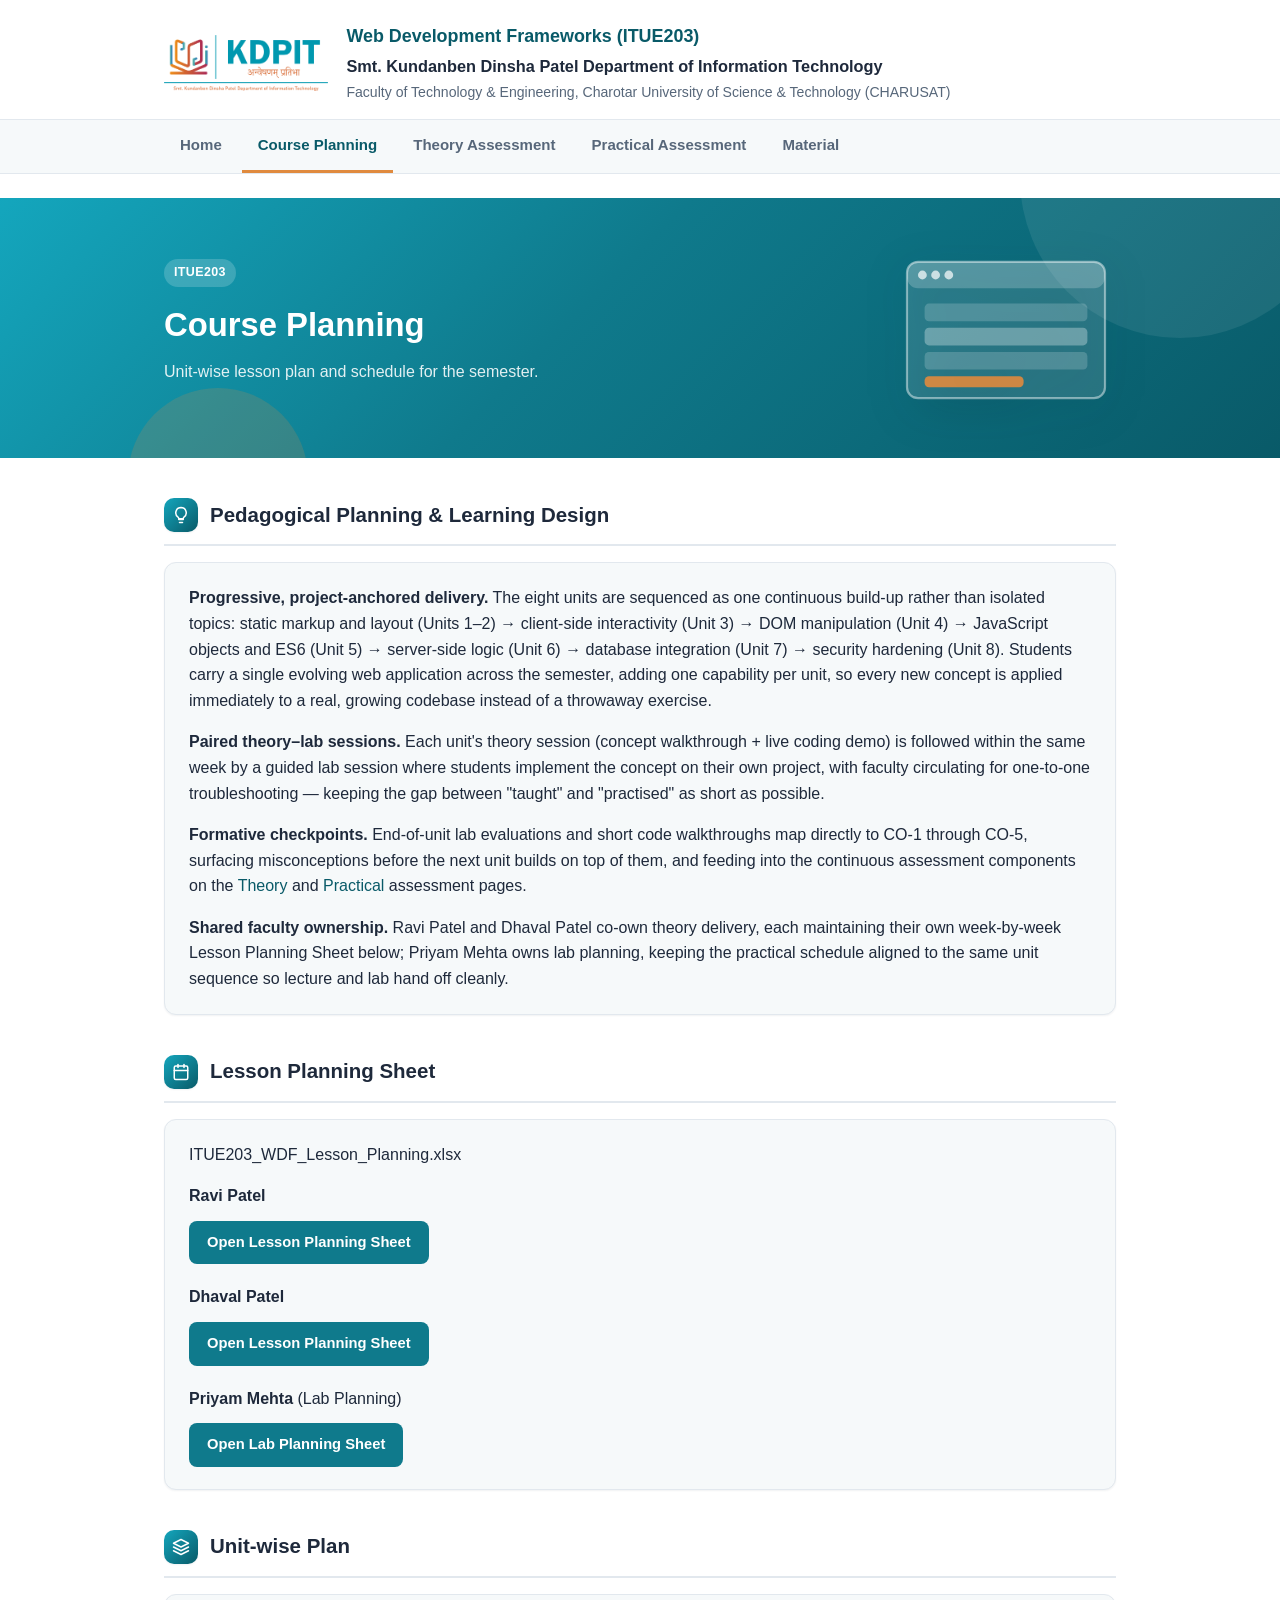
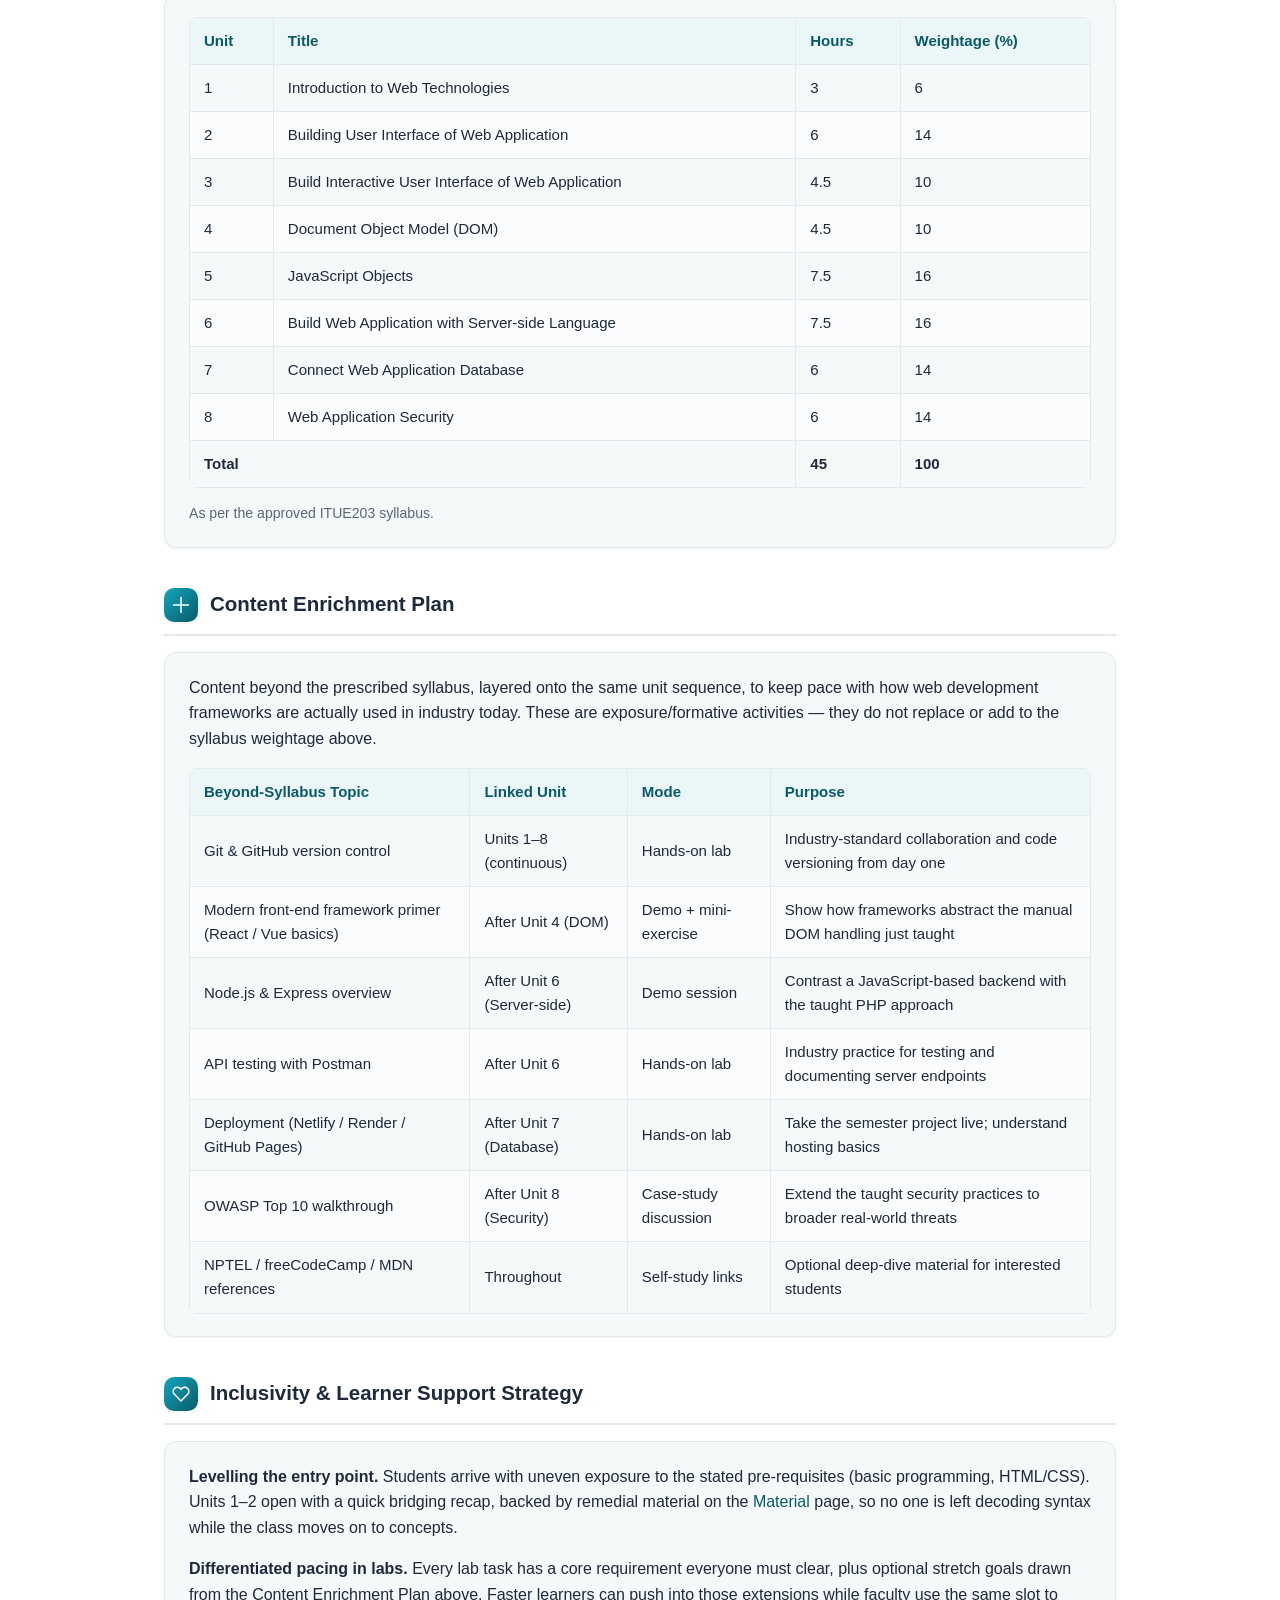
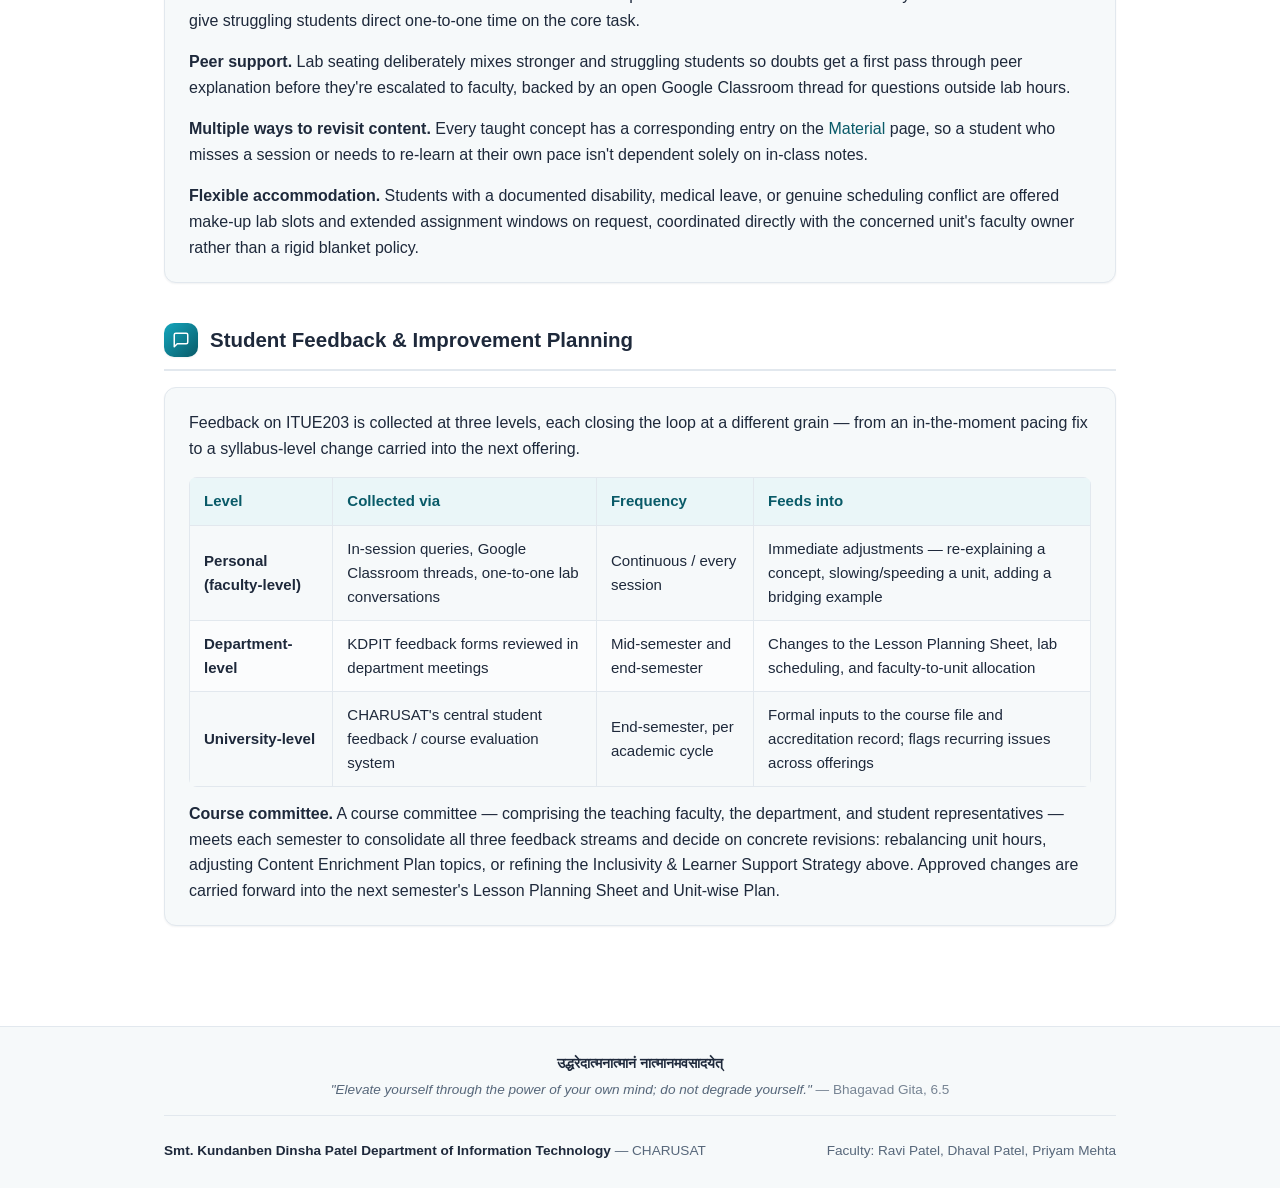
==== commit 98beb0bc: "quotes updated" ====
--- a/course-planning.html
+++ b/course-planning.html
@@ -165,8 +165,8 @@
 <footer class="site-footer">
   <div class="container">
     <p class="footer-quote">
-      <span class="devanagari">न हि ज्ञानेन सदृशं पवित्रमिह विद्यते</span>
-      "Nothing in this world purifies like knowledge." <cite>— Bhagavad Gita, 4.38</cite>
+      <span class="devanagari">उद्धरेदात्मनात्मानं नात्मानमवसादयेत्</span>
+      "Elevate yourself through the power of your own mind; do not degrade yourself." <cite>— Bhagavad Gita, 6.5</cite>
     </p>
     <span><strong>Smt. Kundanben Dinsha Patel Department of Information Technology</strong> — CHARUSAT</span>
     <span>Faculty: Ravi Patel, Dhaval Patel, Priyam Mehta</span>
